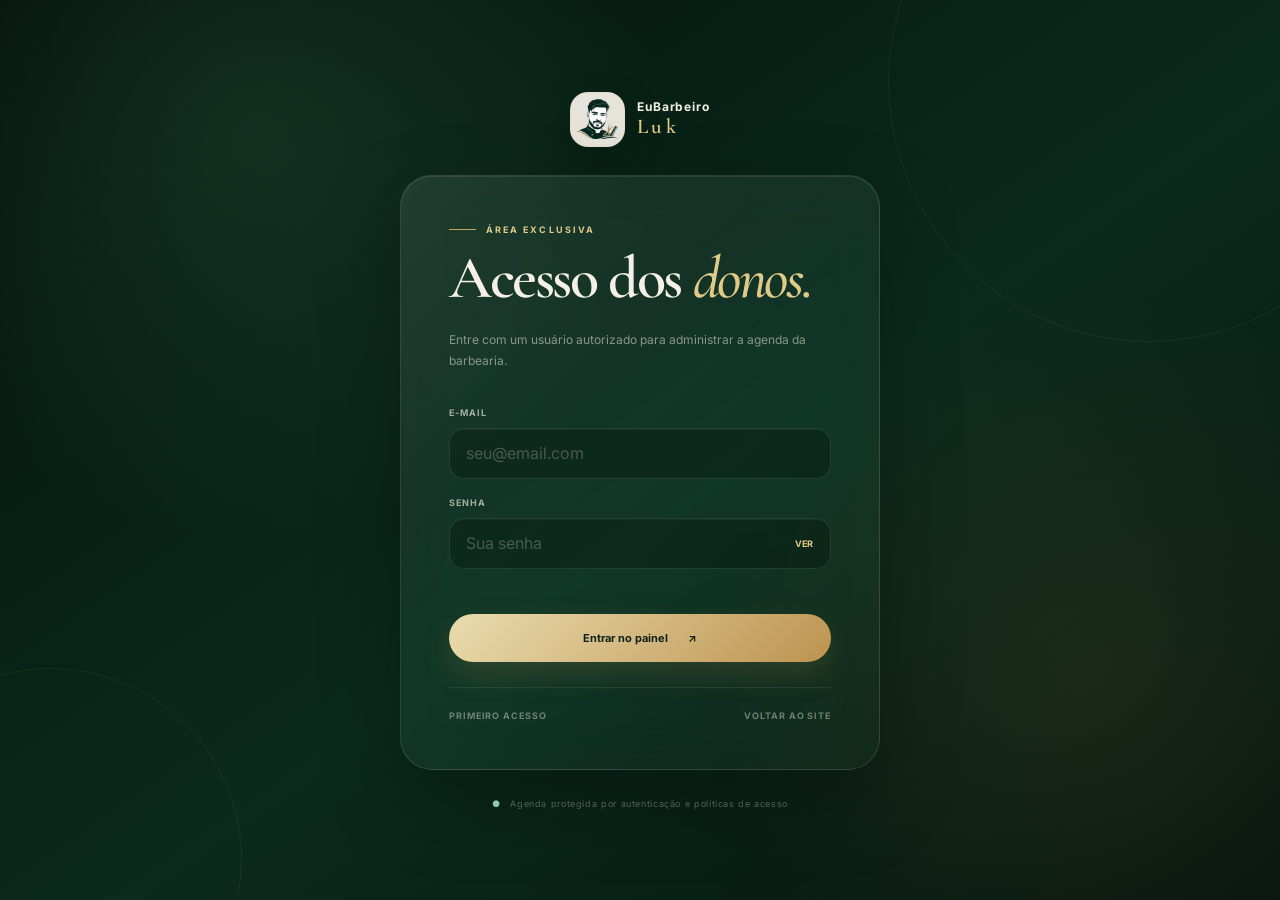
==== admin/index.html @ 7dacad3d "Add files via upload" ====
<!doctype html>
<html lang="pt-BR">
<head>
  <meta charset="utf-8">
  <meta name="viewport" content="width=device-width, initial-scale=1">
  <meta name="theme-color" content="#06130e">
  <meta name="robots" content="noindex,nofollow">
  <title>Painel administrativo | Eu Barbeiro Luk</title>
  <link rel="icon" href="../imagens/logo-marca.png">
  <link rel="preconnect" href="https://fonts.googleapis.com">
  <link rel="preconnect" href="https://fonts.gstatic.com" crossorigin>
  <link href="https://fonts.googleapis.com/css2?family=Cormorant+Garamond:wght@500;600;700&family=Inter:wght@400;600;700&display=swap" rel="stylesheet">
  <link rel="stylesheet" href="admin.css?v=3">
  <script src="../vendor/supabase.min.js" defer></script>
  <script src="../scripts/config.js?v=3" defer></script>
  <script src="../scripts/supabase-client.js?v=3" defer></script>
  <script src="dashboard.js?v=3" defer></script>
</head>
<body class="dashboard-page is-loading">
  <div class="admin-loader" id="admin-loader"><span>L</span><p>Protegendo sua agenda...</p></div>

  <aside class="admin-sidebar liquid-panel">
    <a class="admin-brand" href="../index.html"><img src="../imagens/logo-marca.png" alt=""><span><strong>EuBarbeiro</strong><em>Luk</em></span></a>
    <nav class="admin-nav" aria-label="Navegação administrativa">
      <button class="is-active" type="button" data-view="overview"><span>⌂</span> Visão geral</button>
      <button type="button" data-view="appointments"><span>◷</span> Agendamentos <b id="pending-badge" hidden>0</b></button>
      <button type="button" data-view="schedule"><span>▦</span> Agenda</button>
      <button type="button" data-view="barbers"><span>✂</span> Barbeiros</button>
      <button type="button" data-view="settings"><span>⚙</span> Horários e bloqueios</button>
    </nav>
    <div class="admin-profile">
      <span class="profile-avatar" id="profile-avatar">A</span>
      <div><strong id="profile-name">Administrador</strong><small id="profile-email"></small></div>
      <button type="button" id="logout-button" aria-label="Sair do painel">↗</button>
    </div>
  </aside>

  <main class="admin-main">
    <header class="admin-topbar">
      <button class="sidebar-toggle" type="button" aria-label="Abrir menu">☰</button>
      <div><p class="admin-eyebrow"><span></span> Painel administrativo</p><h1 id="view-title">Visão <em>geral.</em></h1></div>
      <div class="topbar-actions"><span class="online-indicator"><i></i> Agenda online</span><a href="../index.html" target="_blank" rel="noreferrer">Abrir site ↗</a></div>
    </header>

    <section class="admin-view is-active" data-admin-view="overview">
      <div class="metric-grid">
        <article class="metric-card liquid-panel"><span>Pendentes</span><strong id="metric-pending">0</strong><small>Aguardando sua decisão</small></article>
        <article class="metric-card liquid-panel"><span>Confirmados hoje</span><strong id="metric-today">0</strong><small>Agendamentos aceitos</small></article>
        <article class="metric-card liquid-panel"><span>Próximos 7 dias</span><strong id="metric-week">0</strong><small>Serviços em agenda</small></article>
        <article class="metric-card liquid-panel"><span>Concluídos</span><strong id="metric-completed">0</strong><small>Total registrado</small></article>
      </div>
      <div class="overview-grid">
        <section class="admin-card liquid-panel"><div class="card-heading"><div><span>Próximos atendimentos</span><h2>Agenda de hoje</h2></div><button type="button" data-go-view="schedule">Ver agenda</button></div><div class="compact-list" id="today-list"></div></section>
        <section class="admin-card liquid-panel"><div class="card-heading"><div><span>Ação necessária</span><h2>Novos pedidos</h2></div><button type="button" data-go-view="appointments">Ver todos</button></div><div class="compact-list" id="pending-list"></div></section>
      </div>
    </section>

    <section class="admin-view" data-admin-view="appointments" hidden>
      <div class="admin-toolbar liquid-panel">
        <div class="toolbar-tabs" role="group" aria-label="Filtrar status">
          <button class="is-active" type="button" data-status="all">Todos</button>
          <button type="button" data-status="pending">Pendentes</button>
          <button type="button" data-status="accepted">Aceitos</button>
          <button type="button" data-status="completed">Concluídos</button>
          <button type="button" data-status="denied">Negados</button>
        </div>
        <label class="toolbar-search"><span>⌕</span><input id="appointment-search" type="search" placeholder="Buscar cliente, serviço ou barbeiro"></label>
      </div>
      <section class="admin-card liquid-panel table-card">
        <div class="appointment-table" id="appointment-table"></div>
      </section>
    </section>

    <section class="admin-view" data-admin-view="schedule" hidden>
      <div class="schedule-toolbar liquid-panel">
        <label>Data<input id="schedule-date" type="date"></label>
        <label>Barbeiro<select id="schedule-barber"><option value="all">Todos os barbeiros</option></select></label>
        <div class="schedule-legend"><span><i class="pending"></i>Pendente</span><span><i class="accepted"></i>Aceito</span><span><i class="completed"></i>Concluído</span></div>
      </div>
      <section class="admin-card liquid-panel schedule-card"><div class="schedule-board" id="schedule-board"></div></section>
    </section>

    <section class="admin-view" data-admin-view="barbers" hidden>
      <div class="settings-grid barbers-layout">
        <section class="admin-card liquid-panel"><div class="card-heading"><div><span>Equipe</span><h2>Barbeiros</h2></div><button class="admin-button admin-button-primary compact" type="button" id="new-barber-button">Adicionar</button></div><div class="barber-admin-list" id="barber-admin-list"></div></section>
        <section class="admin-card liquid-panel form-card"><div class="card-heading"><div><span id="barber-form-kicker">Novo profissional</span><h2 id="barber-form-title">Adicionar barbeiro</h2></div></div><form class="admin-form" id="barber-form"><input type="hidden" id="barber-id"><label>Nome<input id="barber-name" type="text" minlength="2" maxlength="80" required placeholder="Nome do barbeiro"></label><label>Iniciais<input id="barber-initials" type="text" minlength="1" maxlength="3" required placeholder="Exemplo: L"></label><label class="switch-label"><input id="barber-active" type="checkbox" checked><span></span> Disponível no site</label><div class="form-message" id="barber-message"></div><button class="admin-button admin-button-primary" type="submit">Salvar barbeiro</button></form></section>
      </div>
    </section>

    <section class="admin-view" data-admin-view="settings" hidden>
      <div class="settings-grid">
        <section class="admin-card liquid-panel"><div class="card-heading"><div><span>Turnos de trabalho</span><h2>Horários disponíveis</h2></div></div><form class="admin-form inline-form" id="schedule-form"><label>Barbeiro<select id="shift-barber" required></select></label><label>Dia<select id="shift-weekday" required><option value="1">Segunda</option><option value="2">Terça</option><option value="3">Quarta</option><option value="4">Quinta</option><option value="5">Sexta</option><option value="6">Sábado</option><option value="0">Domingo</option></select></label><label>Início<input id="shift-start" type="time" required></label><label>Fim<input id="shift-end" type="time" required></label><label>Intervalo<select id="shift-interval"><option value="10">10 min</option><option value="15">15 min</option><option value="20">20 min</option><option value="30" selected>30 min</option><option value="45">45 min</option><option value="60">60 min</option></select></label><button class="admin-button admin-button-primary" type="submit">Adicionar turno</button><div class="form-message" id="schedule-message"></div></form><div class="shift-list" id="shift-list"></div></section>
        <section class="admin-card liquid-panel"><div class="card-heading"><div><span>Indisponibilidades</span><h2>Bloquear horário</h2></div></div><form class="admin-form inline-form" id="block-form"><label>Barbeiro<select id="block-barber" required></select></label><label>Data<input id="block-date" type="date" required></label><label>Início<input id="block-start" type="time" required></label><label>Fim<input id="block-end" type="time" required></label><label class="wide-field">Motivo<input id="block-reason" type="text" maxlength="180" placeholder="Exemplo: compromisso pessoal"></label><button class="admin-button admin-button-primary" type="submit">Bloquear horário</button><div class="form-message" id="block-message"></div></form><div class="block-list" id="block-list"></div></section>
      </div>
    </section>
  </main>
  <div class="admin-toast" id="admin-toast" role="status" aria-live="polite" hidden></div>
</body>
</html>
---- admin/admin.css ----
:root { --font-inter:"Inter",Arial,sans-serif; --font-cormorant:"Cormorant Garamond",Georgia,serif; --ink:#06130e; --forest:#0b2419; --forest-light:#123a29; --cream:#f4f0e7; --gold:#c9a45c; --gold-light:#e1c988; --muted:rgba(244,240,231,.52); --line:rgba(225,201,136,.16); --danger:#e58a7d; --success:#8dccaa; }
* { box-sizing:border-box; }
[hidden] { display:none!important; }
html { min-height:100%; color-scheme:dark; }
body { min-height:100vh; margin:0; color:var(--cream); background:var(--ink); font-family:var(--font-inter); }
a { color:inherit; text-decoration:none; }
button,input,select { font:inherit; }
button,a { -webkit-tap-highlight-color:transparent; }
button:focus-visible,a:focus-visible,input:focus-visible,select:focus-visible { outline:2px solid var(--gold-light); outline-offset:3px; }
.liquid-panel { border:1px solid rgba(255,255,255,.11); background:linear-gradient(135deg,rgba(255,255,255,.085),rgba(255,255,255,.025)); box-shadow:0 30px 80px rgba(0,0,0,.27),inset 0 1px rgba(255,255,255,.09); backdrop-filter:blur(22px) saturate(120%); }
.admin-eyebrow { display:flex; align-items:center; gap:10px; margin:0 0 15px; color:var(--gold-light); font-size:9px; font-weight:700; letter-spacing:.23em; text-transform:uppercase; }
.admin-eyebrow span { width:27px; height:1px; background:var(--gold); }
.admin-button { min-height:48px; display:inline-flex; align-items:center; justify-content:center; gap:20px; padding:0 22px; border:1px solid rgba(255,255,255,.12); border-radius:999px; color:var(--cream); background:rgba(255,255,255,.06); font-size:11px; font-weight:700; cursor:pointer; transition:transform .22s,box-shadow .22s,opacity .22s; }
.admin-button:hover { transform:translateY(-2px); }
.admin-button-primary { border:0; color:#102218; background:linear-gradient(135deg,#eadcae,#bd9350); box-shadow:0 12px 30px rgba(182,143,71,.18); }
.admin-button.compact { min-height:39px; padding:0 18px; }
.admin-button:disabled { cursor:not-allowed; opacity:.45; transform:none; }

.auth-page { overflow-x:hidden; background:radial-gradient(circle at 20% 15%,rgba(54,118,80,.25),transparent 32%),radial-gradient(circle at 85% 75%,rgba(169,128,55,.12),transparent 30%),linear-gradient(145deg,#04110b,#0a2b1d 55%,#06130e); }
.auth-page::before,.auth-page::after { content:""; position:fixed; border:1px solid rgba(225,201,136,.08); border-radius:50%; pointer-events:none; }
.auth-page::before { width:520px; height:520px; top:-180px; right:-130px; }
.auth-page::after { width:380px; height:380px; left:-140px; bottom:-150px; }
.auth-layout { min-height:100vh; display:flex; align-items:center; justify-content:center; flex-direction:column; gap:28px; padding:55px 22px; }
.auth-brand { display:flex; align-items:center; gap:12px; animation:authRise .7s both; }
.auth-brand>span { width:55px; height:55px; display:grid; place-items:center; padding:5px; border:1px solid rgba(225,201,136,.22); border-radius:18px; background:rgba(244,240,231,.94); box-shadow:0 16px 40px rgba(0,0,0,.22); }
.auth-brand img { width:100%; height:100%; object-fit:contain; }
.auth-brand strong { display:flex; flex-direction:column; font-size:12px; letter-spacing:.08em; }
.auth-brand em { color:var(--gold-light); font:600 21px var(--font-cormorant); letter-spacing:.17em; }
.auth-card { width:min(480px,100%); padding:48px; border-radius:32px; animation:authRise .7s .08s both; }
.auth-card h1 { margin:0; font:600 clamp(45px,6vw,60px)/.95 var(--font-cormorant); letter-spacing:-.04em; }
.auth-card h1 em { color:var(--gold-light); font-weight:500; }
.auth-intro { margin:22px 0 28px; color:var(--muted); font-size:12px; line-height:1.75; }
.auth-form { display:grid; gap:10px; }
.auth-form label { margin-top:8px; color:rgba(244,240,231,.65); font-size:9px; font-weight:700; letter-spacing:.12em; text-transform:uppercase; }
.auth-form input,.admin-form input,.admin-form select,.schedule-toolbar input,.schedule-toolbar select { width:100%; min-height:51px; padding:0 16px; border:1px solid rgba(255,255,255,.1); border-radius:15px; color:var(--cream); background:rgba(2,14,9,.3); box-shadow:inset 0 1px rgba(255,255,255,.045); transition:border-color .2s,background .2s,box-shadow .2s; }
.auth-form input::placeholder,.admin-form input::placeholder { color:rgba(244,240,231,.25); }
.auth-form input:focus,.admin-form input:focus,.admin-form select:focus,.schedule-toolbar input:focus,.schedule-toolbar select:focus { outline:0; border-color:rgba(225,201,136,.52); background:rgba(255,255,255,.055); box-shadow:0 0 0 3px rgba(201,164,92,.07); }
.password-field { position:relative; }
.password-field input { padding-right:72px; }
.password-field button { position:absolute; top:50%; right:10px; transform:translateY(-50%); padding:8px; border:0; color:var(--gold-light); background:transparent; font-size:9px; font-weight:700; text-transform:uppercase; cursor:pointer; }
.auth-message { min-height:20px; color:var(--danger); font-size:10px; line-height:1.5; }
.auth-message[data-kind="info"] { color:var(--gold-light); }
.auth-message[data-kind="success"] { color:var(--success); }
.auth-form .admin-button { width:100%; margin-top:5px; }
.auth-footer { display:flex; justify-content:space-between; gap:20px; margin-top:25px; padding-top:22px; border-top:1px solid rgba(255,255,255,.08); }
.auth-footer a { color:rgba(244,240,231,.42); font-size:9px; font-weight:700; letter-spacing:.1em; text-transform:uppercase; transition:color .2s; }
.auth-footer a:hover { color:var(--gold-light); }
.auth-security { margin:0; color:rgba(244,240,231,.32); font-size:9px; letter-spacing:.07em; animation:authRise .7s .16s both; }
.auth-security span { margin-right:6px; color:var(--success); }
@keyframes authRise { from { opacity:0; transform:translateY(18px); } to { opacity:1; transform:translateY(0); } }

.dashboard-page { min-height:100vh; overflow-x:hidden; background:radial-gradient(circle at 18% 8%,rgba(38,91,60,.23),transparent 30%),radial-gradient(circle at 92% 84%,rgba(172,130,55,.08),transparent 28%),linear-gradient(145deg,#05140d,#082218 58%,#05140d); }
.dashboard-page.is-loading .admin-sidebar,.dashboard-page.is-loading .admin-main { visibility:hidden; }
.admin-loader { position:fixed; z-index:200; inset:0; display:grid; place-content:center; justify-items:center; gap:18px; background:#06130e; }
.admin-loader span { width:64px; height:64px; display:grid; place-items:center; border:1px solid var(--line); border-radius:50%; color:var(--gold-light); background:rgba(201,164,92,.08); font:600 34px var(--font-cormorant); animation:loaderPulse 1.2s infinite alternate; }
.admin-loader p { margin:0; color:var(--muted); font-size:10px; letter-spacing:.1em; }
@keyframes loaderPulse { to { transform:scale(1.06); box-shadow:0 0 38px rgba(201,164,92,.13); } }
.admin-sidebar { position:fixed; z-index:50; top:18px; bottom:18px; left:18px; width:250px; display:flex; flex-direction:column; padding:20px 14px 14px; border-radius:29px; background:linear-gradient(155deg,rgba(13,47,32,.86),rgba(4,18,12,.76)); }
.admin-brand { display:flex; align-items:center; gap:12px; padding:3px 8px 24px; border-bottom:1px solid rgba(255,255,255,.08); }
.admin-brand img { width:48px; height:48px; padding:4px; object-fit:contain; border-radius:15px; background:rgba(244,240,231,.94); }
.admin-brand span { display:flex; flex-direction:column; }
.admin-brand strong { font-size:11px; letter-spacing:.08em; }
.admin-brand em { color:var(--gold-light); font:600 20px/1 var(--font-cormorant); letter-spacing:.17em; }
.admin-nav { display:grid; gap:6px; padding:25px 0; }
.admin-nav button { width:100%; min-height:46px; display:flex; align-items:center; gap:12px; padding:0 13px; border:1px solid transparent; border-radius:14px; color:rgba(244,240,231,.5); background:transparent; font-size:10px; font-weight:600; text-align:left; cursor:pointer; transition:color .2s,background .2s,border-color .2s,transform .2s; }
.admin-nav button>span { width:22px; color:rgba(225,201,136,.72); font-size:16px; text-align:center; }
.admin-nav button:hover { color:var(--cream); transform:translateX(2px); }
.admin-nav button.is-active { border-color:rgba(225,201,136,.16); color:var(--cream); background:linear-gradient(135deg,rgba(201,164,92,.13),rgba(255,255,255,.05)); box-shadow:inset 0 1px rgba(255,255,255,.07); }
.admin-nav b { min-width:20px; margin-left:auto; padding:3px 6px; border-radius:999px; color:#1c261f; background:var(--gold-light); font-size:8px; text-align:center; }
.admin-profile { display:flex; align-items:center; gap:9px; margin-top:auto; padding:13px 8px 2px; border-top:1px solid rgba(255,255,255,.08); }
.profile-avatar,.barber-initial { flex:0 0 auto; width:38px; height:38px; display:grid; place-items:center; border:1px solid rgba(225,201,136,.2); border-radius:50%; color:var(--gold-light); background:rgba(201,164,92,.08); font:600 20px var(--font-cormorant); }
.admin-profile div { min-width:0; display:flex; flex:1; flex-direction:column; gap:3px; }
.admin-profile strong { overflow:hidden; font-size:10px; text-overflow:ellipsis; white-space:nowrap; }
.admin-profile small { overflow:hidden; color:rgba(244,240,231,.32); font-size:7px; text-overflow:ellipsis; white-space:nowrap; }
.admin-profile button { width:31px; height:31px; border:0; border-radius:50%; color:rgba(244,240,231,.4); background:rgba(255,255,255,.04); cursor:pointer; }
.admin-main { min-height:100vh; margin-left:286px; padding:34px 34px 70px 0; }
.admin-topbar { min-height:90px; display:flex; align-items:center; justify-content:space-between; gap:30px; margin-bottom:27px; }
.admin-topbar h1 { margin:0; font:600 clamp(40px,4vw,58px)/.9 var(--font-cormorant); letter-spacing:-.04em; }
.admin-topbar h1 em { color:var(--gold-light); font-weight:500; }
.topbar-actions { display:flex; align-items:center; gap:15px; }
.topbar-actions>a,.online-indicator { min-height:39px; display:flex; align-items:center; gap:8px; padding:0 15px; border:1px solid rgba(255,255,255,.09); border-radius:999px; color:rgba(244,240,231,.55); background:rgba(255,255,255,.035); font-size:9px; }
.online-indicator i { width:7px; height:7px; border-radius:50%; background:var(--success); box-shadow:0 0 12px rgba(141,204,170,.5); }
.sidebar-toggle { display:none; }
.admin-view { animation:viewIn .35s both; }
@keyframes viewIn { from { opacity:0; transform:translateY(9px); } to { opacity:1; transform:none; } }
.metric-grid { display:grid; grid-template-columns:repeat(4,1fr); gap:13px; }
.metric-card { min-height:164px; display:flex; flex-direction:column; padding:23px; border-radius:22px; }
.metric-card>span { color:var(--gold-light); font-size:8px; font-weight:700; letter-spacing:.14em; text-transform:uppercase; }
.metric-card strong { margin:auto 0 4px; font:600 48px/1 var(--font-cormorant); }
.metric-card small { color:rgba(244,240,231,.36); font-size:9px; }
.overview-grid { display:grid; grid-template-columns:1fr 1fr; gap:13px; margin-top:13px; }
.admin-card { padding:25px; border-radius:24px; }
.card-heading { display:flex; align-items:center; justify-content:space-between; gap:20px; margin-bottom:21px; }
.card-heading>div { display:flex; flex-direction:column; gap:6px; }
.card-heading span { color:var(--gold-light); font-size:8px; font-weight:700; letter-spacing:.15em; text-transform:uppercase; }
.card-heading h2 { margin:0; font:600 28px/1 var(--font-cormorant); }
.card-heading>button:not(.admin-button) { border:0; color:rgba(244,240,231,.42); background:transparent; font-size:8px; font-weight:700; letter-spacing:.1em; text-transform:uppercase; cursor:pointer; }
.compact-list { display:grid; }
.compact-appointment { min-height:71px; display:grid; grid-template-columns:63px 1fr auto; align-items:center; gap:12px; border-top:1px solid rgba(255,255,255,.07); }
.compact-appointment>time { display:flex; flex-direction:column; gap:3px; padding-right:12px; border-right:1px solid rgba(255,255,255,.07); }
.compact-appointment>time strong { color:var(--gold-light); font:600 19px var(--font-cormorant); }
.compact-appointment>time small,.compact-appointment>div>small { color:rgba(244,240,231,.34); font-size:8px; }
.compact-appointment>div:not(.compact-actions) { min-width:0; display:flex; flex-direction:column; gap:5px; }
.compact-appointment>div>strong { overflow:hidden; font-size:10px; text-overflow:ellipsis; white-space:nowrap; }
.compact-actions,.row-actions { display:flex; align-items:center; flex-wrap:wrap; gap:5px; }
.compact-actions button,.row-actions button,.barber-admin-actions button { min-height:29px; padding:0 10px; border:1px solid rgba(255,255,255,.09); border-radius:999px; color:rgba(244,240,231,.58); background:rgba(255,255,255,.04); font-size:8px; cursor:pointer; }
.compact-actions button:first-child,.row-actions .action-accept,.row-actions .action-complete { border-color:rgba(141,204,170,.25); color:var(--success); }
.row-actions .action-deny { border-color:rgba(229,138,125,.22); color:var(--danger); }
.status-pill { display:inline-flex; align-items:center; justify-content:center; min-height:25px; padding:0 9px; border:1px solid rgba(255,255,255,.1); border-radius:999px; color:rgba(244,240,231,.54); background:rgba(255,255,255,.035); font-size:7px; font-weight:700; letter-spacing:.08em; text-transform:uppercase; white-space:nowrap; }
.status-pill.pending { border-color:rgba(225,201,136,.24); color:var(--gold-light); background:rgba(201,164,92,.07); }
.status-pill.accepted { border-color:rgba(141,204,170,.24); color:var(--success); background:rgba(88,157,119,.07); }
.status-pill.denied { border-color:rgba(229,138,125,.2); color:var(--danger); background:rgba(174,81,71,.07); }
.status-pill.completed { color:rgba(244,240,231,.4); }
.admin-empty { min-height:150px; display:grid; place-content:center; justify-items:center; gap:7px; color:rgba(244,240,231,.34); text-align:center; }
.admin-empty>span { color:var(--gold-light); font-size:18px; }
.admin-empty strong { color:rgba(244,240,231,.58); font:600 19px var(--font-cormorant); }
.admin-empty p { max-width:300px; margin:0; font-size:8px; line-height:1.6; }

.admin-toolbar,.schedule-toolbar { min-height:70px; display:flex; align-items:center; justify-content:space-between; gap:18px; margin-bottom:13px; padding:13px; border-radius:20px; }
.toolbar-tabs { display:flex; flex-wrap:wrap; gap:5px; }
.toolbar-tabs button { min-height:38px; padding:0 14px; border:1px solid transparent; border-radius:999px; color:rgba(244,240,231,.42); background:transparent; font-size:8px; font-weight:700; text-transform:uppercase; cursor:pointer; }
.toolbar-tabs button.is-active { border-color:rgba(225,201,136,.18); color:var(--cream); background:rgba(201,164,92,.1); }
.toolbar-search { width:min(320px,100%); min-height:40px; display:flex; align-items:center; gap:8px; padding:0 13px; border:1px solid rgba(255,255,255,.08); border-radius:999px; background:rgba(0,0,0,.12); }
.toolbar-search span { color:var(--gold-light); }
.toolbar-search input { width:100%; border:0; outline:0; color:var(--cream); background:transparent; font-size:9px; }
.toolbar-search input::placeholder { color:rgba(244,240,231,.28); }
.table-card { padding:0; overflow:hidden; }
.appointment-table { min-width:920px; }
.table-header,.table-row { display:grid; grid-template-columns:1.15fr 1.3fr .8fr .8fr .65fr 1.2fr; gap:14px; align-items:center; padding:0 22px; }
.table-header { min-height:48px; color:rgba(244,240,231,.3); background:rgba(0,0,0,.12); font-size:7px; font-weight:700; letter-spacing:.12em; text-transform:uppercase; }
.table-row { min-height:80px; border-top:1px solid rgba(255,255,255,.07); transition:background .2s; }
.table-row:hover { background:rgba(255,255,255,.025); }
.table-row>div:not(.row-actions) { min-width:0; display:flex; flex-direction:column; align-items:flex-start; gap:5px; }
.table-row strong { max-width:100%; overflow:hidden; color:rgba(244,240,231,.76); font-size:9px; text-overflow:ellipsis; white-space:nowrap; }
.table-row small { color:rgba(244,240,231,.32); font-size:8px; }

.schedule-toolbar { justify-content:flex-start; }
.schedule-toolbar>label { min-width:175px; display:flex; align-items:center; gap:9px; color:rgba(244,240,231,.38); font-size:8px; font-weight:700; letter-spacing:.1em; text-transform:uppercase; }
.schedule-toolbar input,.schedule-toolbar select { min-height:42px; padding:0 12px; font-size:9px; }
.schedule-legend { display:flex; flex-wrap:wrap; gap:13px; margin-left:auto; }
.schedule-legend span { display:flex; align-items:center; gap:6px; color:rgba(244,240,231,.35); font-size:8px; }
.schedule-legend i { width:7px; height:7px; border-radius:50%; background:rgba(244,240,231,.3); }
.schedule-legend i.pending { background:var(--gold-light); }
.schedule-legend i.accepted { background:var(--success); }
.schedule-legend i.completed { background:rgba(244,240,231,.35); }
.schedule-card { min-height:480px; }
.schedule-board { display:grid; grid-template-columns:repeat(auto-fit,minmax(290px,1fr)); gap:13px; }
.schedule-column { padding:16px; border:1px solid rgba(255,255,255,.07); border-radius:18px; background:rgba(0,0,0,.1); }
.schedule-column>header { display:flex; align-items:center; gap:10px; margin-bottom:13px; padding-bottom:13px; border-bottom:1px solid rgba(255,255,255,.07); }
.schedule-column>header>div { display:flex; flex-direction:column; gap:3px; }
.schedule-column>header strong { font-size:10px; }
.schedule-column>header small { color:rgba(244,240,231,.32); font-size:8px; }
.schedule-item { min-height:66px; display:grid; grid-template-columns:46px 1fr auto; align-items:center; gap:10px; margin-top:8px; padding:10px; border-left:2px solid rgba(244,240,231,.2); border-radius:10px; background:rgba(255,255,255,.03); }
.schedule-item.pending { border-left-color:var(--gold-light); }
.schedule-item.accepted { border-left-color:var(--success); }
.schedule-item time { color:var(--gold-light); font:600 17px var(--font-cormorant); }
.schedule-item>div { min-width:0; display:flex; flex-direction:column; gap:4px; }
.schedule-item strong { overflow:hidden; font-size:9px; text-overflow:ellipsis; white-space:nowrap; }
.schedule-item small { overflow:hidden; color:rgba(244,240,231,.32); font-size:7px; text-overflow:ellipsis; white-space:nowrap; }
.schedule-free { min-height:130px; display:grid; place-items:center; color:rgba(244,240,231,.25); font-size:8px; }

.settings-grid { display:grid; grid-template-columns:1fr 1fr; gap:13px; }
.barbers-layout { grid-template-columns:1.2fr .8fr; }
.barber-admin-list,.shift-list,.block-list { display:grid; gap:8px; }
.barber-admin-card { min-height:72px; display:grid; grid-template-columns:auto 1fr auto auto; align-items:center; gap:11px; padding:12px; border:1px solid rgba(255,255,255,.07); border-radius:16px; background:rgba(0,0,0,.08); }
.barber-admin-card>div:not(.barber-admin-actions) { min-width:0; display:flex; flex-direction:column; gap:4px; }
.barber-admin-card strong { font-size:10px; }
.barber-admin-card small { color:rgba(244,240,231,.32); font-size:7px; }
.status-dot { width:7px; height:7px; border-radius:50%; }
.status-dot.active { background:var(--success); box-shadow:0 0 11px rgba(141,204,170,.45); }
.status-dot.inactive { background:rgba(244,240,231,.22); }
.admin-form { display:grid; gap:10px; }
.admin-form label { display:grid; gap:7px; color:rgba(244,240,231,.43); font-size:8px; font-weight:700; letter-spacing:.1em; text-transform:uppercase; }
.admin-form input,.admin-form select { min-height:45px; font-size:10px; }
.switch-label { grid-template-columns:auto auto 1fr!important; align-items:center; justify-content:start; margin:4px 0; }
.switch-label input { position:absolute; opacity:0; pointer-events:none; }
.switch-label span { width:37px; height:21px; position:relative; display:block; border:1px solid rgba(255,255,255,.12); border-radius:999px; background:rgba(255,255,255,.05); }
.switch-label span::after { content:""; position:absolute; width:15px; height:15px; top:2px; left:3px; border-radius:50%; background:rgba(244,240,231,.45); transition:transform .2s,background .2s; }
.switch-label input:checked+span { background:rgba(141,204,170,.12); border-color:rgba(141,204,170,.28); }
.switch-label input:checked+span::after { transform:translateX(15px); background:var(--success); }
.form-message { min-height:16px; color:var(--danger); font-size:8px; line-height:1.5; }
.inline-form { grid-template-columns:repeat(2,1fr); margin-bottom:20px; padding-bottom:20px; border-bottom:1px solid rgba(255,255,255,.07); }
.inline-form .wide-field,.inline-form .form-message { grid-column:1/-1; }
.inline-form .admin-button { align-self:end; border-radius:14px; }
.shift-list article,.block-list article { min-height:57px; display:flex; align-items:center; justify-content:space-between; gap:12px; padding:11px 13px; border:1px solid rgba(255,255,255,.07); border-radius:14px; background:rgba(0,0,0,.08); }
.shift-list article>div,.block-list article>div { min-width:0; display:flex; flex-direction:column; gap:4px; }
.shift-list strong,.block-list strong { font-size:9px; }
.shift-list small,.block-list small { overflow:hidden; color:rgba(244,240,231,.32); font-size:7px; text-overflow:ellipsis; white-space:nowrap; }
.shift-list article>button,.block-list article>button { width:29px; height:29px; flex:0 0 auto; border:1px solid rgba(229,138,125,.13); border-radius:50%; color:var(--danger); background:rgba(229,138,125,.05); cursor:pointer; }
.admin-toast { position:fixed; z-index:130; right:24px; bottom:24px; width:min(370px,calc(100% - 48px)); padding:15px 17px; border:1px solid rgba(141,204,170,.28); border-radius:15px; color:var(--cream); background:rgba(7,34,22,.92); box-shadow:0 20px 55px rgba(0,0,0,.38),inset 0 1px rgba(255,255,255,.08); backdrop-filter:blur(18px); font-size:10px; line-height:1.5; animation:viewIn .3s both; }
.admin-toast[data-kind="error"] { border-color:rgba(229,138,125,.3); }

@media (max-width:1100px) {
  .admin-sidebar { width:220px; }
  .admin-main { margin-left:256px; }
  .metric-grid { grid-template-columns:repeat(2,1fr); }
  .settings-grid,.barbers-layout { grid-template-columns:1fr; }
}

@media (max-width:780px) {
  .admin-sidebar { top:12px; bottom:12px; left:12px; width:min(270px,calc(100% - 24px)); transform:translateX(calc(-100% - 30px)); transition:transform .3s cubic-bezier(.2,.75,.28,1); }
  .admin-sidebar.is-open { transform:none; }
  .admin-main { margin-left:0; padding:18px 16px 55px; }
  .admin-topbar { align-items:flex-start; padding-top:5px; }
  .admin-topbar>div:first-of-type { padding-left:50px; }
  .admin-topbar h1 { font-size:42px; }
  .sidebar-toggle { position:absolute; z-index:45; top:23px; left:16px; width:42px; height:42px; display:grid; place-items:center; border:1px solid rgba(255,255,255,.1); border-radius:50%; color:var(--cream); background:rgba(255,255,255,.06); }
  .online-indicator { display:none; }
  .overview-grid { grid-template-columns:1fr; }
  .admin-toolbar,.schedule-toolbar { align-items:stretch; flex-direction:column; }
  .toolbar-search { width:100%; }
  .schedule-toolbar>label { width:100%; }
  .schedule-legend { margin-left:0; }
  .table-card { overflow-x:auto; }
}

@media (max-width:520px) {
  .auth-card { padding:38px 22px 27px; border-radius:25px; }
  .auth-card h1 { font-size:45px; }
  .metric-grid { grid-template-columns:1fr 1fr; gap:8px; }
  .metric-card { min-height:142px; padding:18px; }
  .metric-card strong { font-size:41px; }
  .admin-card { padding:18px; border-radius:20px; }
  .compact-appointment { grid-template-columns:52px 1fr; }
  .compact-appointment>.status-pill,.compact-actions { grid-column:2; justify-self:start; margin-bottom:8px; }
  .toolbar-tabs { flex-wrap:nowrap; overflow-x:auto; padding-bottom:4px; }
  .toolbar-tabs button { flex:0 0 auto; }
  .inline-form { grid-template-columns:1fr; }
  .inline-form .wide-field,.inline-form .form-message { grid-column:1; }
  .barber-admin-card { grid-template-columns:auto 1fr auto; }
  .barber-admin-actions { grid-column:2/4; }
  .schedule-item { grid-template-columns:43px 1fr; }
  .schedule-item .status-pill { grid-column:2; justify-self:start; }
}

@media (prefers-reduced-motion:reduce) { *,*::before,*::after { animation-duration:.01ms!important; transition-duration:.01ms!important; scroll-behavior:auto!important; } }
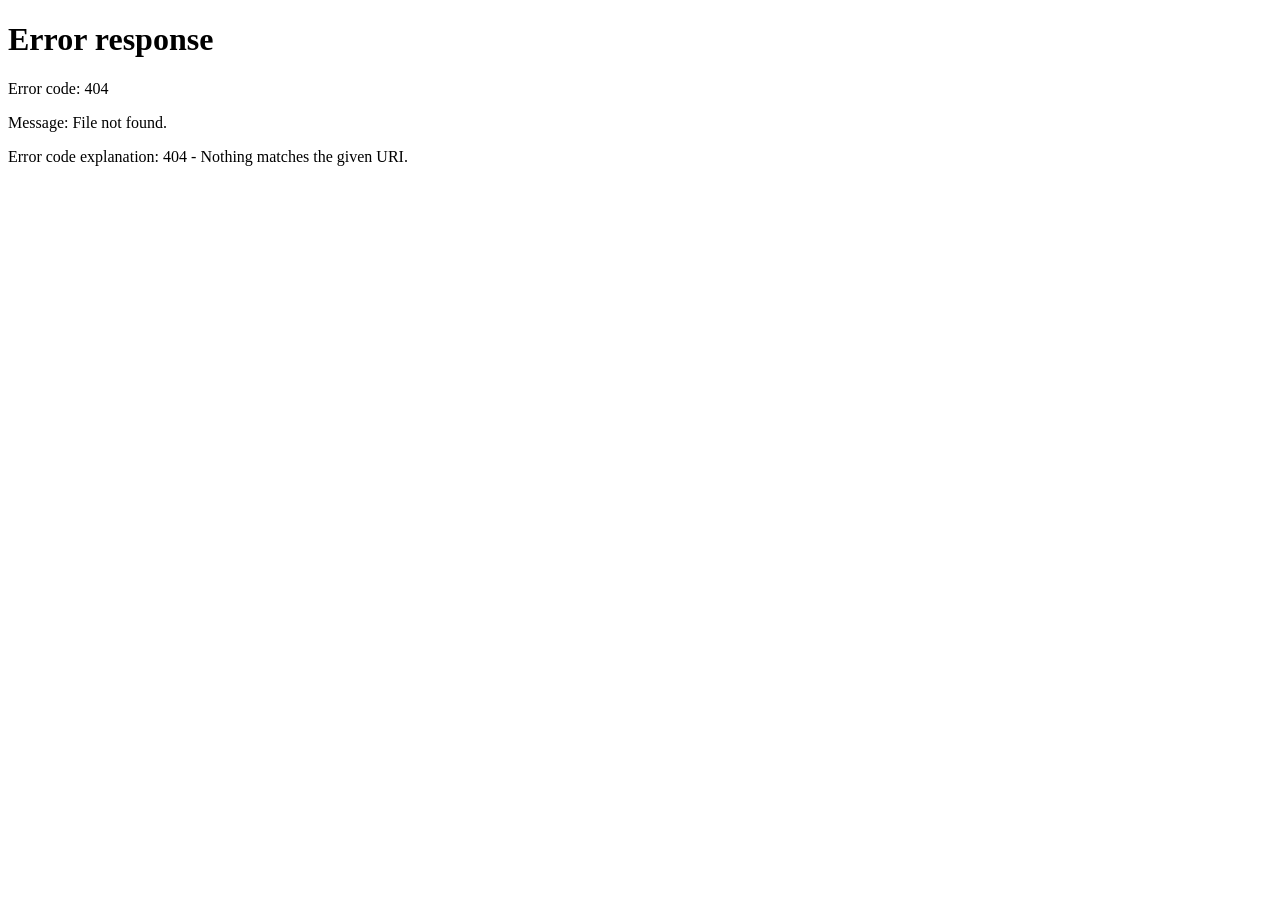
==== commit f843f88c: "Corrige autenticação e painel administrativo" ====
--- a/admin/index.html
+++ b/admin/index.html
@@ -6,21 +6,21 @@
   <meta name="theme-color" content="#06130e">
   <meta name="robots" content="noindex,nofollow">
   <title>Painel administrativo | Eu Barbeiro Luk</title>
-  <link rel="icon" href="../imagens/logo-marca.png">
+  <link rel="icon" href="/imagens/logo-marca.png">
   <link rel="preconnect" href="https://fonts.googleapis.com">
   <link rel="preconnect" href="https://fonts.gstatic.com" crossorigin>
   <link href="https://fonts.googleapis.com/css2?family=Cormorant+Garamond:wght@500;600;700&family=Inter:wght@400;600;700&display=swap" rel="stylesheet">
-  <link rel="stylesheet" href="admin.css?v=3">
-  <script src="../vendor/supabase.min.js" defer></script>
-  <script src="../scripts/config.js?v=3" defer></script>
-  <script src="../scripts/supabase-client.js?v=3" defer></script>
-  <script src="dashboard.js?v=3" defer></script>
+  <link rel="stylesheet" href="/admin/admin.css?v=4">
+  <script src="/vendor/supabase.min.js" defer></script>
+  <script src="/scripts/config.js?v=4" defer></script>
+  <script src="/scripts/supabase-client.js?v=4" defer></script>
+  <script src="/admin/dashboard.js?v=4" defer></script>
 </head>
 <body class="dashboard-page is-loading">
   <div class="admin-loader" id="admin-loader"><span>L</span><p>Protegendo sua agenda...</p></div>
 
   <aside class="admin-sidebar liquid-panel">
-    <a class="admin-brand" href="../index.html"><img src="../imagens/logo-marca.png" alt=""><span><strong>EuBarbeiro</strong><em>Luk</em></span></a>
+    <a class="admin-brand" href="/"><img src="/imagens/logo-marca.png" alt=""><span><strong>EuBarbeiro</strong><em>Luk</em></span></a>
     <nav class="admin-nav" aria-label="Navegação administrativa">
       <button class="is-active" type="button" data-view="overview"><span>⌂</span> Visão geral</button>
       <button type="button" data-view="appointments"><span>◷</span> Agendamentos <b id="pending-badge" hidden>0</b></button>
@@ -39,7 +39,7 @@
     <header class="admin-topbar">
       <button class="sidebar-toggle" type="button" aria-label="Abrir menu">☰</button>
       <div><p class="admin-eyebrow"><span></span> Painel administrativo</p><h1 id="view-title">Visão <em>geral.</em></h1></div>
-      <div class="topbar-actions"><span class="online-indicator"><i></i> Agenda online</span><a href="../index.html" target="_blank" rel="noreferrer">Abrir site ↗</a></div>
+      <div class="topbar-actions"><span class="online-indicator" id="online-indicator"><i></i> Agenda online</span><button type="button" class="refresh-button" id="refresh-button">Atualizar</button><a href="/" target="_blank" rel="noreferrer">Abrir site ↗</a></div>
     </header>
 
     <section class="admin-view is-active" data-admin-view="overview">
--- a/admin/admin.css
+++ b/admin/admin.css
@@ -5,6 +5,7 @@
 body { min-height:100vh; margin:0; color:var(--cream); background:var(--ink); font-family:var(--font-inter); }
 a { color:inherit; text-decoration:none; }
 button,input,select { font:inherit; }
+button:disabled,input:disabled,select:disabled { cursor:not-allowed!important; opacity:.48; }
 button,a { -webkit-tap-highlight-color:transparent; }
 button:focus-visible,a:focus-visible,input:focus-visible,select:focus-visible { outline:2px solid var(--gold-light); outline-offset:3px; }
 .liquid-panel { border:1px solid rgba(255,255,255,.11); background:linear-gradient(135deg,rgba(255,255,255,.085),rgba(255,255,255,.025)); box-shadow:0 30px 80px rgba(0,0,0,.27),inset 0 1px rgba(255,255,255,.09); backdrop-filter:blur(22px) saturate(120%); }
@@ -42,6 +43,14 @@
 .auth-message[data-kind="info"] { color:var(--gold-light); }
 .auth-message[data-kind="success"] { color:var(--success); }
 .auth-form .admin-button { width:100%; margin-top:5px; }
+.auth-form.is-busy { pointer-events:none; }
+.callback-card { display:grid; justify-items:start; gap:18px; }
+.callback-card .auth-intro { margin:0; }
+.callback-card .auth-intro[data-kind="success"] { color:var(--success); }
+.callback-card .auth-intro[data-kind="error"] { color:var(--danger); }
+.callback-spinner { width:42px; height:42px; border:2px solid rgba(225,201,136,.16); border-top-color:var(--gold-light); border-radius:50%; animation:callbackSpin .8s linear infinite; }
+.callback-link { margin-top:4px; }
+@keyframes callbackSpin { to { transform:rotate(360deg); } }
 .auth-footer { display:flex; justify-content:space-between; gap:20px; margin-top:25px; padding-top:22px; border-top:1px solid rgba(255,255,255,.08); }
 .auth-footer a { color:rgba(244,240,231,.42); font-size:9px; font-weight:700; letter-spacing:.1em; text-transform:uppercase; transition:color .2s; }
 .auth-footer a:hover { color:var(--gold-light); }
@@ -78,8 +87,12 @@
 .admin-topbar h1 { margin:0; font:600 clamp(40px,4vw,58px)/.9 var(--font-cormorant); letter-spacing:-.04em; }
 .admin-topbar h1 em { color:var(--gold-light); font-weight:500; }
 .topbar-actions { display:flex; align-items:center; gap:15px; }
-.topbar-actions>a,.online-indicator { min-height:39px; display:flex; align-items:center; gap:8px; padding:0 15px; border:1px solid rgba(255,255,255,.09); border-radius:999px; color:rgba(244,240,231,.55); background:rgba(255,255,255,.035); font-size:9px; }
+.topbar-actions>a,.topbar-actions>button,.online-indicator { min-height:39px; display:flex; align-items:center; gap:8px; padding:0 15px; border:1px solid rgba(255,255,255,.09); border-radius:999px; color:rgba(244,240,231,.55); background:rgba(255,255,255,.035); font-size:9px; }
+.topbar-actions>button { cursor:pointer; }
 .online-indicator i { width:7px; height:7px; border-radius:50%; background:var(--success); box-shadow:0 0 12px rgba(141,204,170,.5); }
+.online-indicator.is-syncing i { background:var(--gold-light); animation:onlinePulse 1s ease-in-out infinite; }
+.online-indicator.is-offline i { background:var(--danger); box-shadow:0 0 12px rgba(229,138,125,.4); }
+@keyframes onlinePulse { 50% { opacity:.3; transform:scale(.75); } }
 .sidebar-toggle { display:none; }
 .admin-view { animation:viewIn .35s both; }
 @keyframes viewIn { from { opacity:0; transform:translateY(9px); } to { opacity:1; transform:none; } }
@@ -104,6 +117,7 @@
 .compact-appointment>div>strong { overflow:hidden; font-size:10px; text-overflow:ellipsis; white-space:nowrap; }
 .compact-actions,.row-actions { display:flex; align-items:center; flex-wrap:wrap; gap:5px; }
 .compact-actions button,.row-actions button,.barber-admin-actions button { min-height:29px; padding:0 10px; border:1px solid rgba(255,255,255,.09); border-radius:999px; color:rgba(244,240,231,.58); background:rgba(255,255,255,.04); font-size:8px; cursor:pointer; }
+.compact-actions button[aria-busy="true"],.row-actions button[aria-busy="true"] { min-width:68px; }
 .compact-actions button:first-child,.row-actions .action-accept,.row-actions .action-complete { border-color:rgba(141,204,170,.25); color:var(--success); }
 .row-actions .action-deny { border-color:rgba(229,138,125,.22); color:var(--danger); }
 .status-pill { display:inline-flex; align-items:center; justify-content:center; min-height:25px; padding:0 9px; border:1px solid rgba(255,255,255,.1); border-radius:999px; color:rgba(244,240,231,.54); background:rgba(255,255,255,.035); font-size:7px; font-weight:700; letter-spacing:.08em; text-transform:uppercase; white-space:nowrap; }
